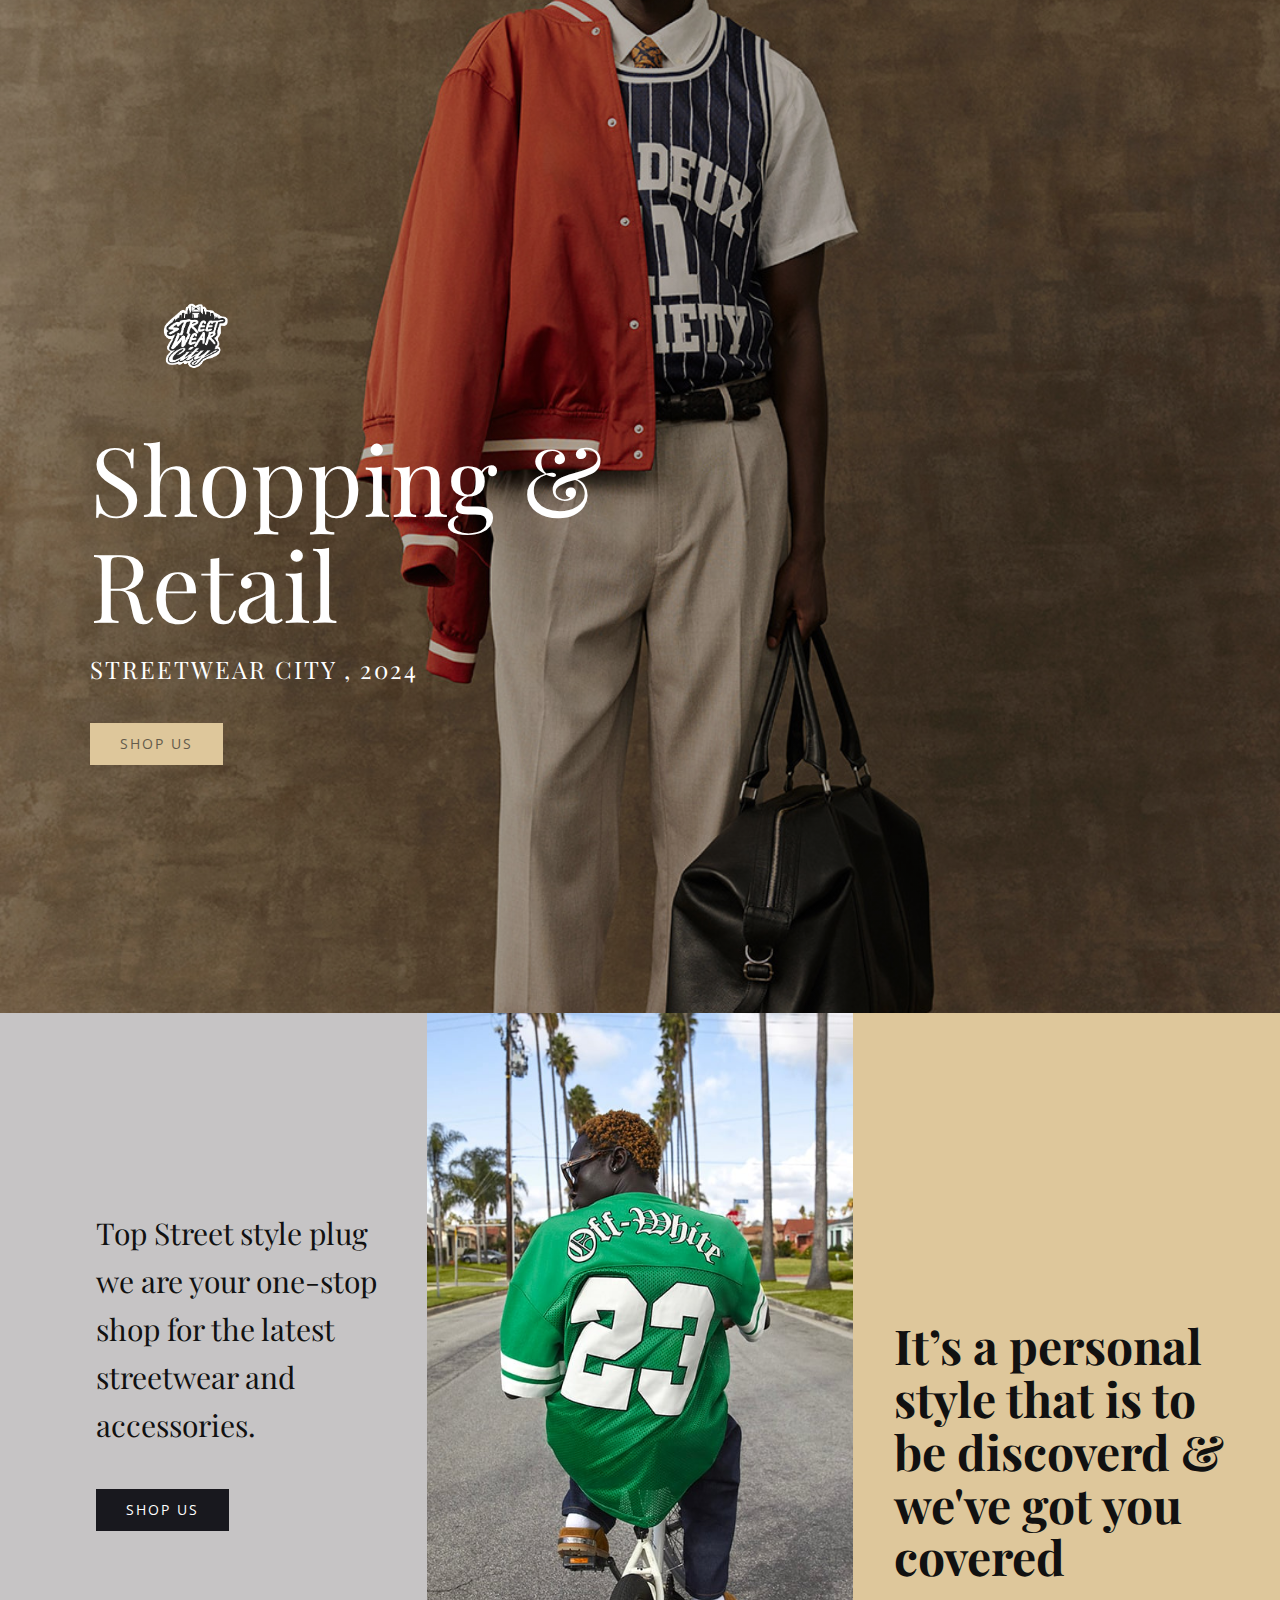
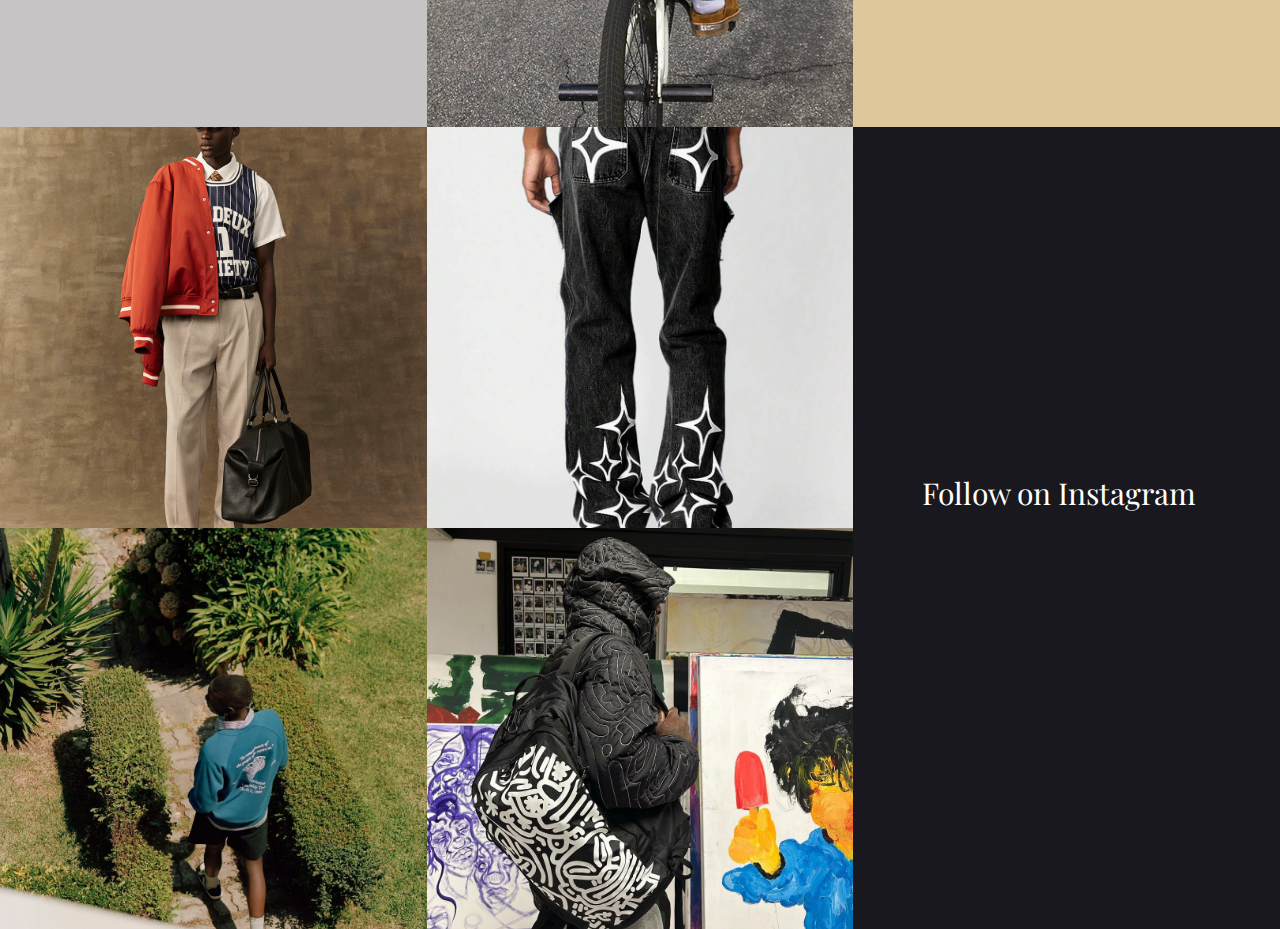
==== index.html @ cb1fbdff "Add files via upload" ====
<!DOCTYPE html>
<html style="font-size: 16px;" lang="en"><head>
    <meta name="viewport" content="width=device-width, initial-scale=1.0">
    <meta charset="utf-8">
    <meta name="keywords" content=" Abuja streetwear
    Nigerian streetwear
    Streetwear Abuja
    Abuja fashion
    Abuja clothing
    Abuja retail
    Abuja shopping
    Abuja online shopping
    Streetwear Abuja
    Sustainable African fashion
Luxury African streetwear
Affordable African clothing
Plus-size African fashion
African streetwear brands
    Accessories Abuja
    Online shopping Abuja
    Nationwide shipping Nigeria
    Abuja fashion store
    Urban fashion Abuja
Trendy clothing Abuja
Affordable streetwear Abuja">
    <meta name="description" content="STREETWEAR CITY is your one-stop shop for the latest and hottest streetwear and accessories. We're your plug for everything from fresh kicks to dope hats, and everything in between. Whether you're looking to cop the newest drop or source unique pieces, we've got you covered.">
    <title>STREETWEAR CITY </title>
    <link rel="shortcut icon" href="logo.png" type="image/x-icon">
    <link rel="stylesheet" href="nicepage.css" media="screen">
<link rel="stylesheet" href="index.css" media="screen">
    <script class="u-script" type="text/javascript" src="jquery-1.9.1.min.js" defer=""></script>
    <script class="u-script" type="text/javascript" src="nicepage.js" defer=""></script>
    <meta name="generator" content="Nicepage 6.14.5, nicepage.com">
    <meta name="referrer" content="origin">
    <link id="u-theme-google-font" rel="stylesheet" href="https://fonts.googleapis.com/css?family=Roboto:100,100i,300,300i,400,400i,500,500i,700,700i,900,900i|Open+Sans:300,300i,400,400i,500,500i,600,600i,700,700i,800,800i">
    <link id="u-page-google-font" rel="stylesheet" href="https://fonts.googleapis.com/css?family=Playfair+Display:400,400i,500,500i,600,600i,700,700i,800,800i,900,900i|Montserrat:100,100i,200,200i,300,300i,400,400i,500,500i,600,600i,700,700i,800,800i,900,900i|PT+Sans:400,400i,700,700i|Oswald:200,300,400,500,600,700|Ubuntu:300,300i,400,400i,500,500i,700,700i">
    
    
    
    
    
    
    
    
    
    
    
    
    
    
    
    
    
    
    <script type="application/ld+json">{
		"@context": "http://schema.org",
		"@type": "Organization",
		"name": "",
		"url": "/"
}</script>
    <meta name="theme-color" content="#dec79b">
    <meta property="og:title" content="Home">
    <meta property="og:type" content="website">
    <link rel="canonical" href="/">
  <meta data-intl-tel-input-cdn-path="intlTelInput/"></head>
  <body data-home-page="" data-home-page-title="Home" data-path-to-root="./" data-include-products="false" class="u-body u-xl-mode" data-lang="en"> 
    <section class="u-clearfix u-image u-shading u-section-1" id="sec-4d8b">
      <div class="u-clearfix u-sheet u-sheet-1">
        <div class="u-container-style u-group u-group-1">
          <div class="u-container-layout u-container-layout-1">
            <img style="height: 4cm;" src="logo.png" alt="" class="u-image u-image-contain u-image-default u-image-1" data-image-width="644" data-image-height="204">
            <h1 class="u-custom-font u-font-playfair-display u-text u-title u-text-1">Shopping & Retail</h1>
            <h2 class="u-subtitle u-text u-text-2">STREETWEAR CITY , 2024</h2>
            <a href="SHOP.HTML" class="u-btn u-button-style u-btn-1">Shop Us </a>
          </div>
        </div>
      </div>
    </section>
    <section class="u-clearfix u-section-2" id="sec-62b0">
      <div class="u-clearfix u-expanded-width u-layout-wrap u-layout-wrap-1">
        <div class="u-layout">
          <div class="u-layout-row">
            <div class="u-container-style u-layout-cell u-left-cell u-palette-3-base u-size-20 u-layout-cell-1">
              <div class="u-container-layout u-valign-bottom-lg u-valign-bottom-md u-valign-middle-xl u-container-layout-1">
                <h3 class="u-text u-text-1">Top Street style plug we are  your  one-stop shop for the latest streetwear and accessories.  </h3>
                <a href="#" class="u-btn u-button-style u-palette-2-base u-btn-1">Shop Us </a>
              </div>
            </div>
            <div class="u-container-style u-image u-layout-cell u-size-20 u-image-1">
              <div class="u-container-layout"></div>
            </div>
            <div class="u-container-style u-layout-cell u-palette-1-base u-right-cell u-size-20 u-layout-cell-3">
              <div class="u-container-layout u-valign-middle-sm u-container-layout-3">
                <h2 class="u-text u-text-2">It’s a personal style that is to be discoverd & we've got you covered</h2>
              </div>
            </div>
          </div>
        </div>
      </div>
    </section>
    <section class="u-clearfix u-section-3" id="sec-4c53">
      <div class="u-clearfix u-expanded-width u-layout-wrap u-layout-wrap-1">
        <div class="u-layout">
          <div class="u-layout-row">
            <div class="u-size-40 u-size-60-md">
              <div class="u-layout-col">
                <div class="u-size-30">
                  <div class="u-layout-row">
                    <div class="u-container-style u-image u-layout-cell u-right-cell u-size-30 u-image-1">
                      <div class="u-container-layout"></div>
                    </div>
                    <div class="u-container-style u-image u-layout-cell u-size-30 u-image-2">
                      <div class="u-container-layout"></div>
                    </div>
                  </div>
                </div>
                <div class="u-size-30">
                  <div class="u-layout-row">
                    <div class="u-container-style u-image u-layout-cell u-right-cell u-size-30 u-image-3">
                      <div class="u-container-layout"></div>
                    </div>
                    <div class="u-container-style u-image u-layout-cell u-size-30 u-image-4">
                      <div class="u-container-layout"></div>
                    </div>
                  </div>
                </div>
              </div>
            </div>
            <div class="u-size-20 u-size-60-md">
              <div class="u-layout-col">
                <div class="u-align-right u-container-style u-layout-cell u-left-cell u-palette-2-base u-size-60 u-layout-cell-5">
                  <div class="u-container-layout u-valign-middle-md u-valign-middle-sm u-valign-middle-xl u-container-layout-5">
                    <h3 class="u-text u-text-1">
                      <a href="https://www.instagram.com/streetwear.city_/" target="_blank">Follow  on Instagram</a>
                    </h3>
                    <div class="u-social-icons u-spacing-10 u-social-icons-1">
                      
                    </div>
                  </div>
                </div>
              </div>
            </div>
          </div>
        </div>
      </div>
    </section>
    
    </section><style>.u-dialog-section-18 .u-dialog-1 {
  width: 570px;
  min-height: 578px;
  height: auto;
  box-shadow: 0px 0px 8px 0px rgba(0,0,0,0.2);
  margin: 60px auto;
}

.u-dialog-section-18 .u-container-layout-1 {
  padding: 34px 35px;
}

.u-dialog-section-18 .u-text-1 {
  font-weight: 700;
  margin: 0 165px 0 0;
}

.u-dialog-section-18 .u-products-1 {
  margin-top: 30px;
  margin-bottom: 0;
}

.u-dialog-section-18 .u-repeater-1 {
  grid-template-columns: 100%;
  min-height: 206px;
  grid-gap: 10px;
}

.u-dialog-section-18 .u-container-layout-2 {
  padding: 0 0 30px;
}

.u-dialog-section-18 .u-text-2 {
  background-image: none;
  margin: 0;
}

.u-dialog-section-18 .u-text-3 {
  font-size: 0.875rem;
  margin: 20px 0 0;
}

.u-dialog-section-18 .u-product-quantity-1 {
  width: 125px;
  margin: 30px auto 0 0;
}

.u-dialog-section-18 .u-product-price-1 {
  margin: -34px 0 0 auto;
}

.u-dialog-section-18 .u-payment-services-1 {
  min-height: 250px;
  min-width: 50px;
  margin: 0;
}

.u-dialog-section-18 .u-container-layout-3 {
  padding: 20px 0 0;
}

.u-dialog-section-18 .u-container-layout-4 {
  padding: 20px 0 0;
}

.u-dialog-section-18 .u-btn-1 {
  width: 100%;
  margin: 0 auto;
}

.u-dialog-section-18 .u-icon-1 {
  width: 20px;
  height: 20px;
  left: auto;
  top: 36px;
  position: absolute;
  right: 35px;
  padding: 0;
}

@media (max-width: 1199px) {
  .u-dialog-section-18 .u-text-1 {
    margin-right: 165px;
  }

  .u-dialog-section-18 .u-payment-services-1 {
    margin-right: initial;
    margin-left: initial;
  }
}

@media (max-width: 991px) {
  .u-dialog-section-18 .u-container-layout-1 {
    padding: 30px;
  }

  .u-dialog-section-18 .u-container-layout-3 {
    padding-bottom: 0;
    padding-left: 0;
    padding-right: 0;
  }

  .u-dialog-section-18 .u-container-layout-4 {
    padding-bottom: 0;
    padding-left: 0;
    padding-right: 0;
  }

  .u-dialog-section-18 .u-icon-1 {
    top: 32px;
    right: 30px;
  }
}

@media (max-width: 767px) {
  .u-dialog-section-18 .u-dialog-1 {
    width: 540px;
  }
}

@media (max-width: 575px) {
  .u-dialog-section-18 .u-dialog-1 {
    width: 340px;
  }

  .u-dialog-section-18 .u-container-layout-1 {
    padding-left: 20px;
    padding-right: 20px;
  }

  .u-dialog-section-18 .u-text-1 {
    margin-right: 5px;
  }

  .u-dialog-section-18 .u-icon-1 {
    right: 20px;
  }
}</style>
</body></html>
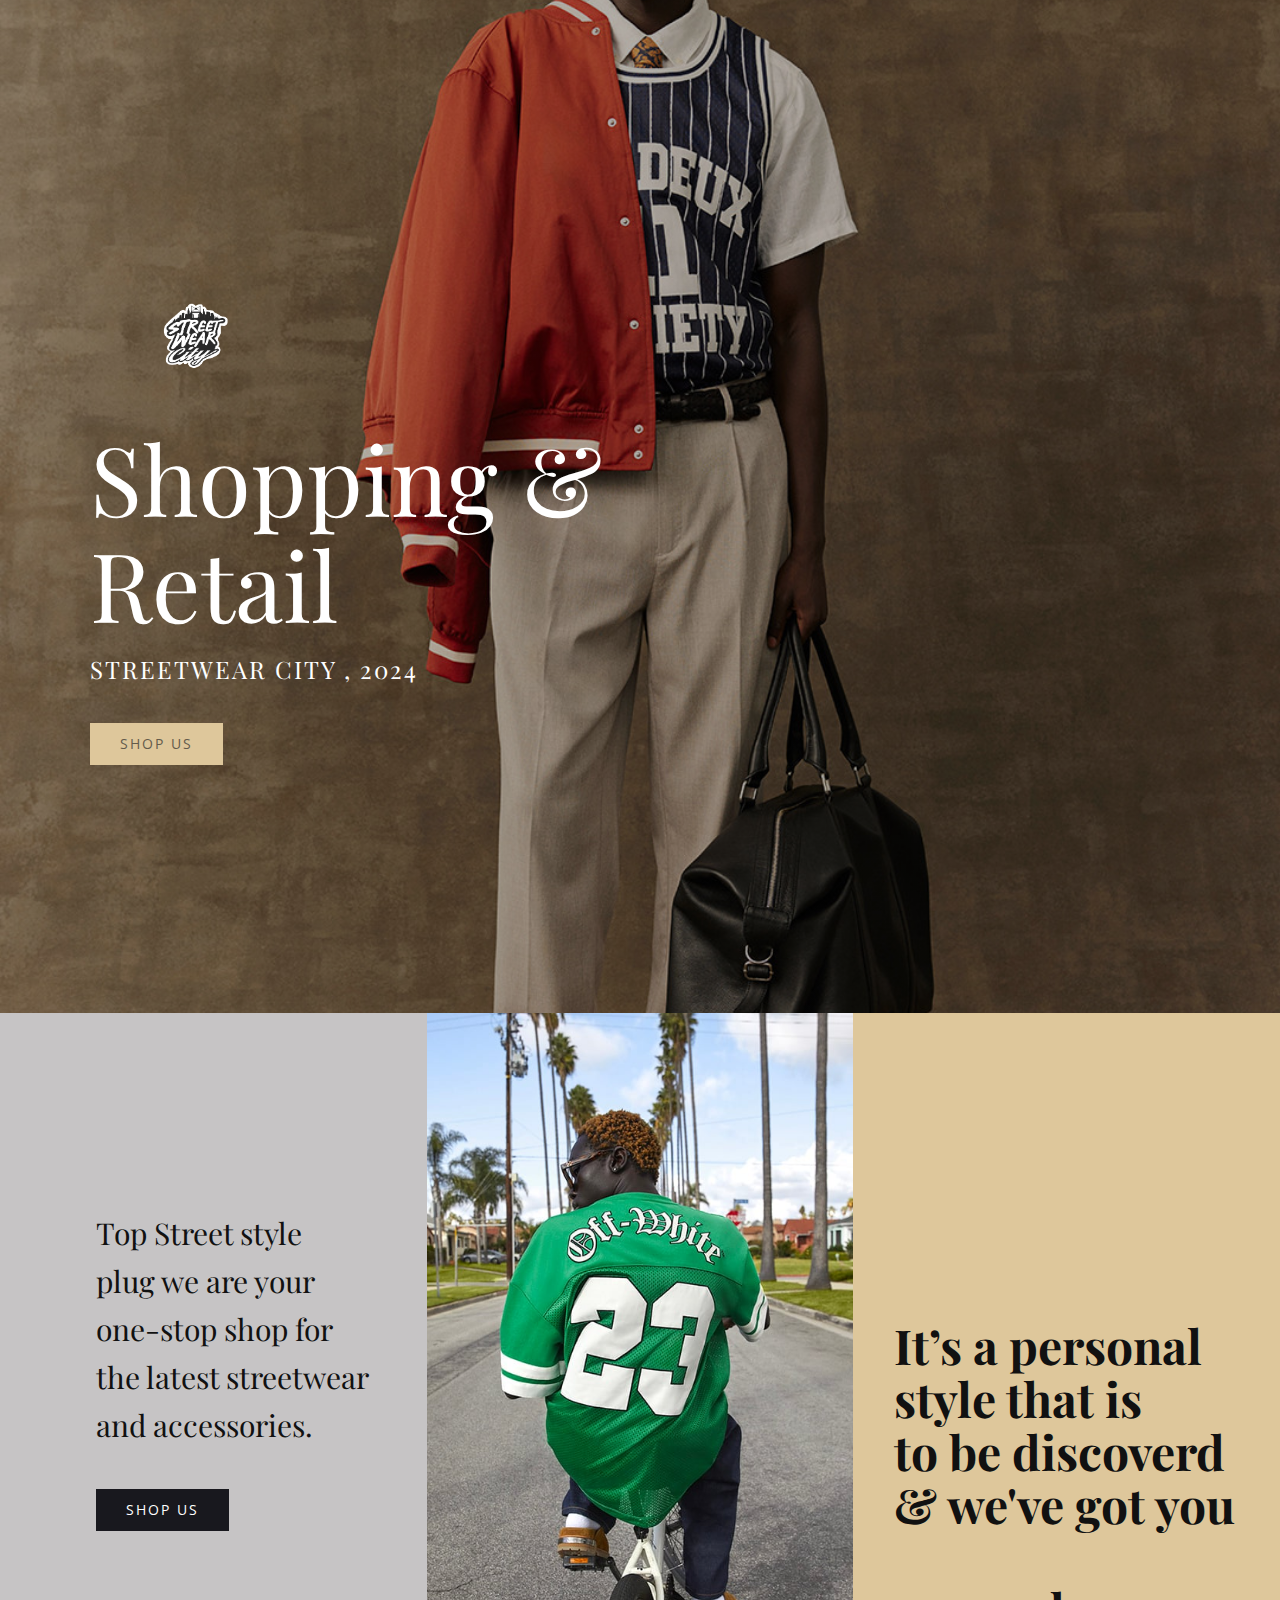
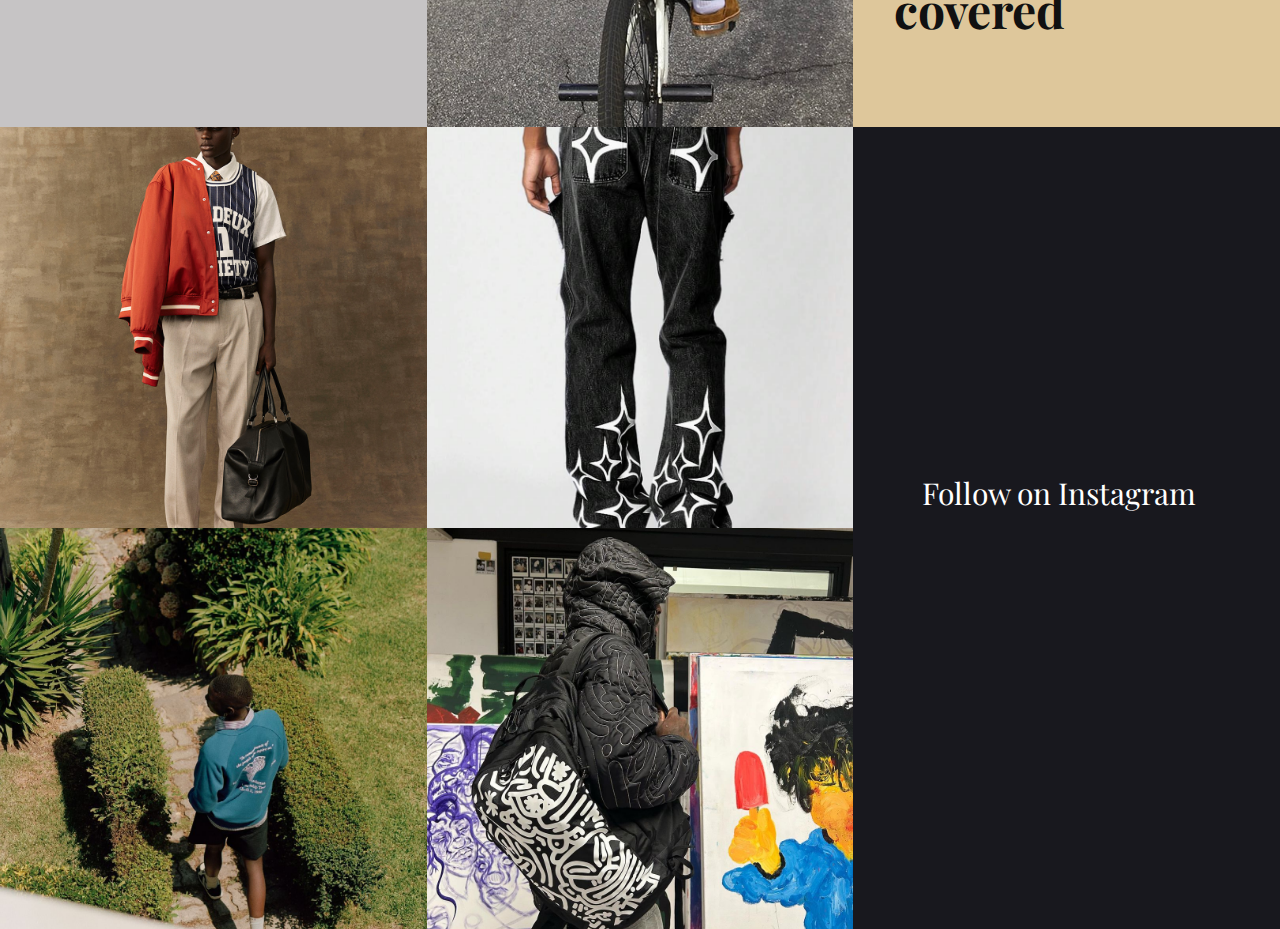
==== commit 746dc1b6: "Update index.html" ====
--- a/index.html
+++ b/index.html
@@ -71,7 +71,7 @@
             <img style="height: 4cm;" src="logo.png" alt="" class="u-image u-image-contain u-image-default u-image-1" data-image-width="644" data-image-height="204">
             <h1 class="u-custom-font u-font-playfair-display u-text u-title u-text-1">Shopping & Retail</h1>
             <h2 class="u-subtitle u-text u-text-2">STREETWEAR CITY , 2024</h2>
-            <a href="SHOP.HTML" class="u-btn u-button-style u-btn-1">Shop Us </a>
+            <a href="https://paystack.shop/street-wear-city" class="u-btn u-button-style u-btn-1">Shop Us </a>
           </div>
         </div>
       </div>
@@ -82,8 +82,8 @@
           <div class="u-layout-row">
             <div class="u-container-style u-layout-cell u-left-cell u-palette-3-base u-size-20 u-layout-cell-1">
               <div class="u-container-layout u-valign-bottom-lg u-valign-bottom-md u-valign-middle-xl u-container-layout-1">
-                <h3 class="u-text u-text-1">Top Street style plug we are  your  one-stop shop for the latest streetwear and accessories.  </h3>
-                <a href="#" class="u-btn u-button-style u-palette-2-base u-btn-1">Shop Us </a>
+                <h3 class="u-text u-text-1">Top Street style <BR>  plug we are  your <BR>  one-stop shop for<BR>  the latest streetwear <BR> and accessories.  </h3>
+                <a href="https://paystack.shop/street-wear-city " class="u-btn u-button-style u-palette-2-base u-btn-1">Shop Us </a>
               </div>
             </div>
             <div class="u-container-style u-image u-layout-cell u-size-20 u-image-1">
@@ -91,7 +91,7 @@
             </div>
             <div class="u-container-style u-layout-cell u-palette-1-base u-right-cell u-size-20 u-layout-cell-3">
               <div class="u-container-layout u-valign-middle-sm u-container-layout-3">
-                <h2 class="u-text u-text-2">It’s a personal style that is to be discoverd & we've got you covered</h2>
+                <h2 class="u-text u-text-2">It’s a personal style that is<BR> to be discoverd & we've got you <BR> </BR>covered</h2>
               </div>
             </div>
           </div>
@@ -283,4 +283,4 @@
     right: 20px;
   }
 }</style>
-</body></html>+</body></html>
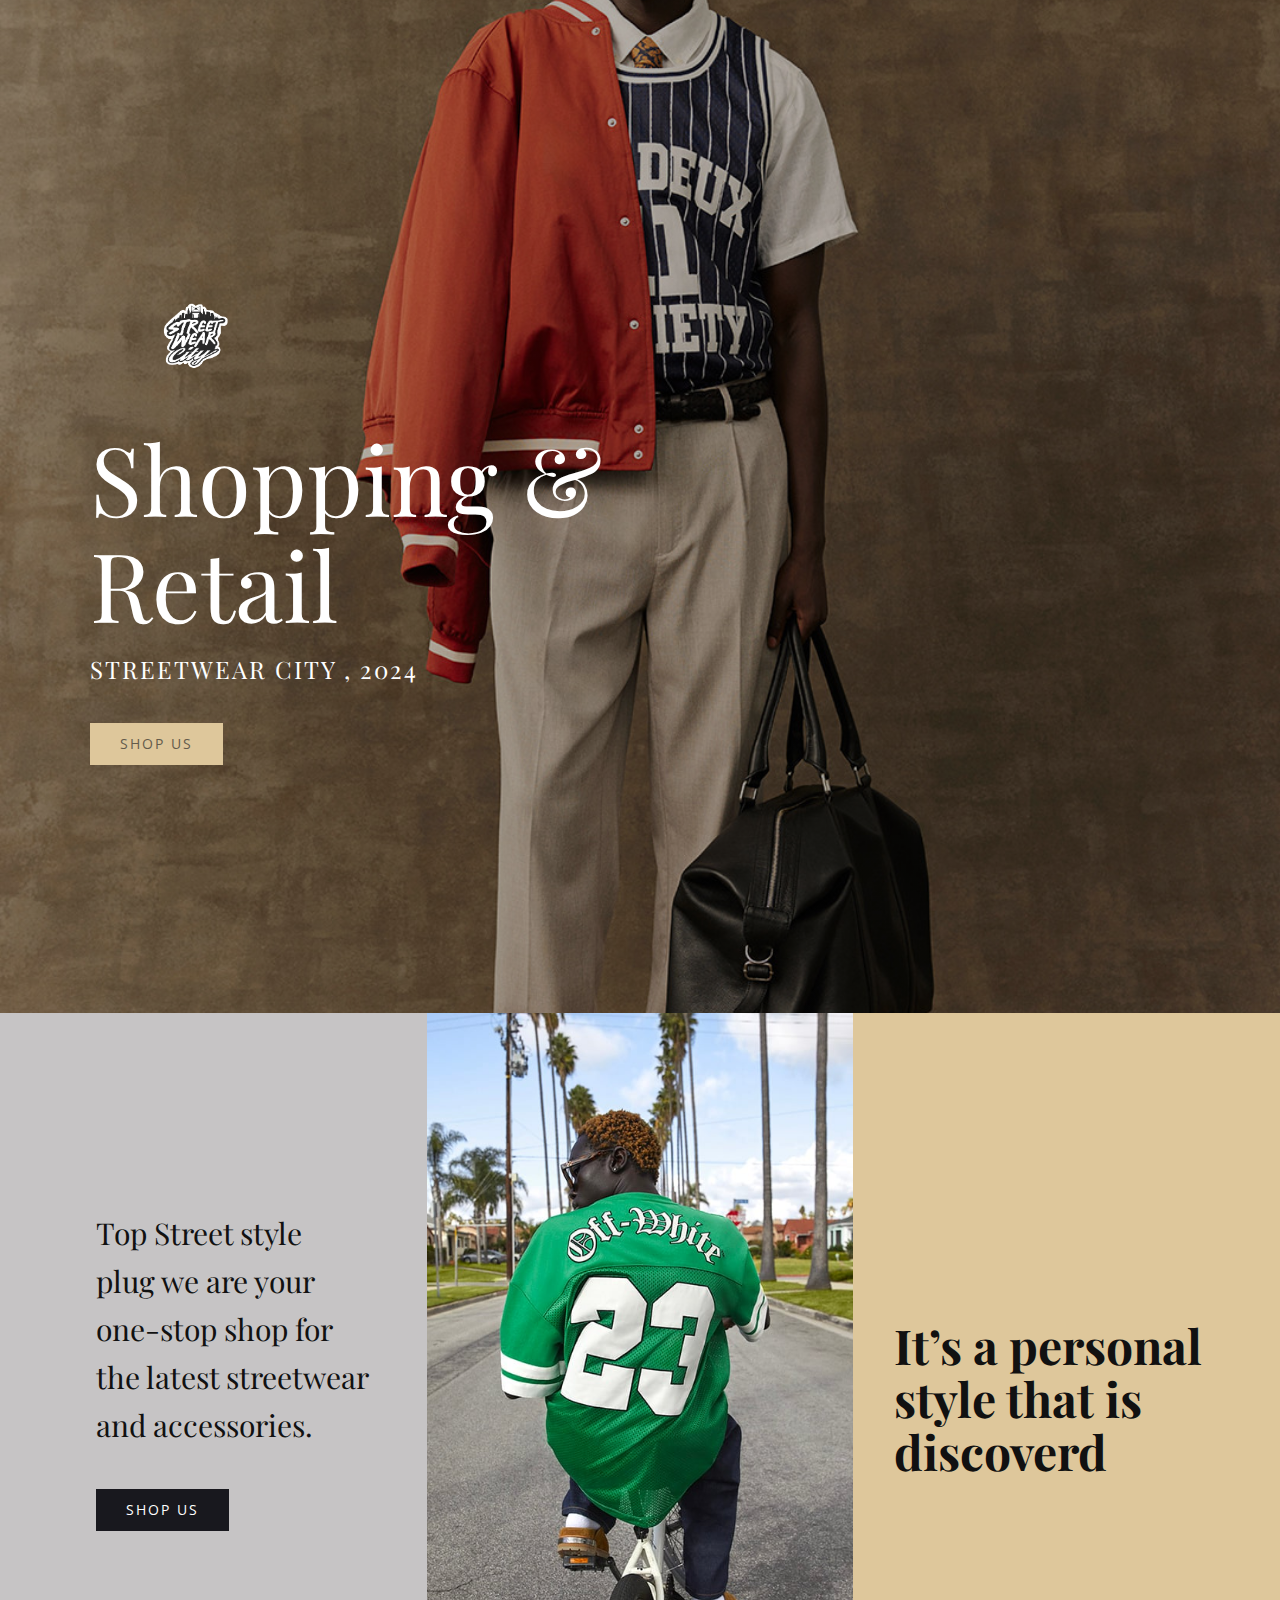
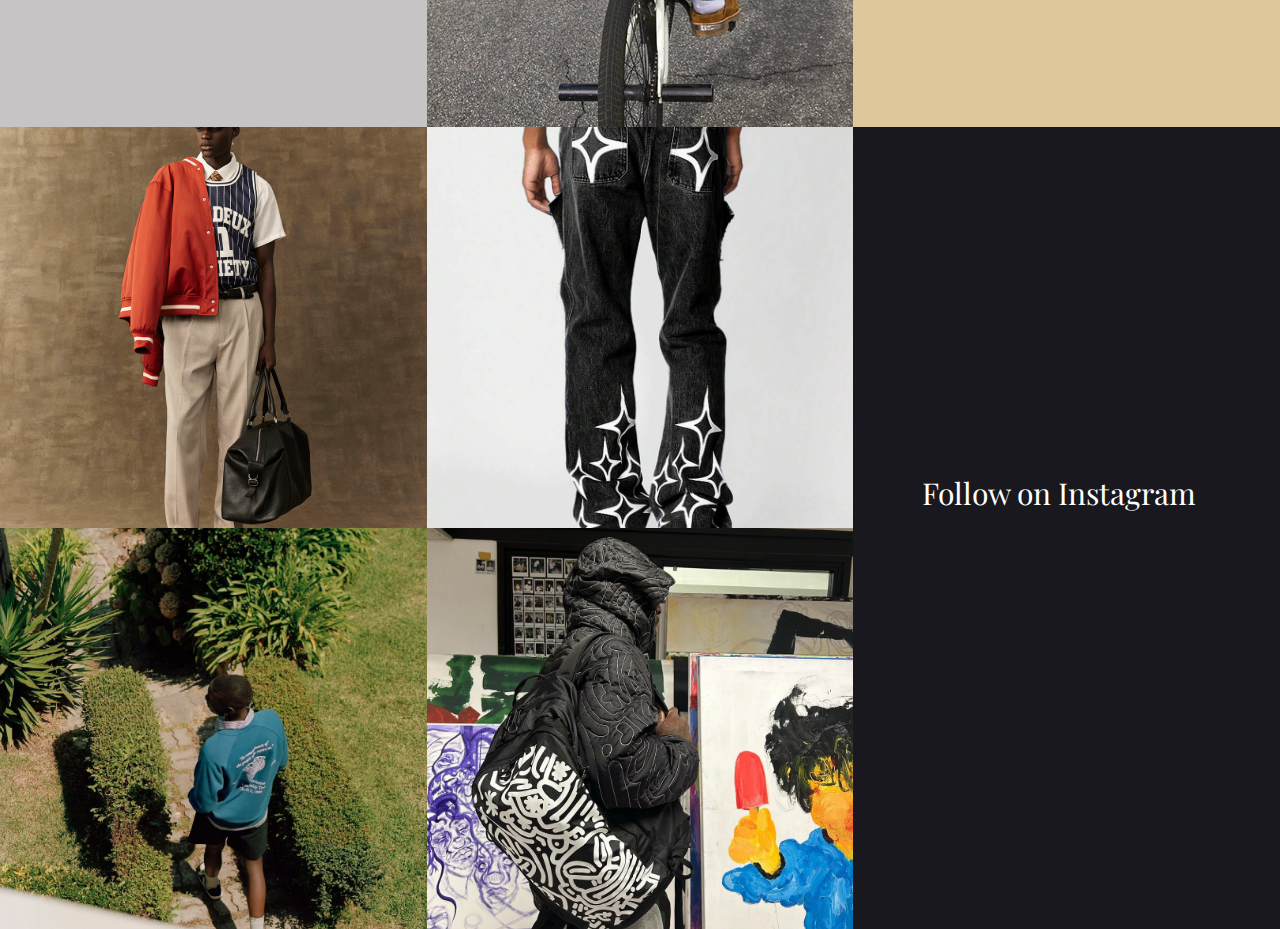
==== commit c02a552e: "Update index.html" ====
--- a/index.html
+++ b/index.html
@@ -91,7 +91,7 @@
             </div>
             <div class="u-container-style u-layout-cell u-palette-1-base u-right-cell u-size-20 u-layout-cell-3">
               <div class="u-container-layout u-valign-middle-sm u-container-layout-3">
-                <h2 class="u-text u-text-2">It’s a personal style that is<BR> to be discoverd & we've got you <BR> </BR>covered</h2>
+                <h2 class="u-text u-text-2">It’s a personal style that is<BR>  discoverd </h2>
               </div>
             </div>
           </div>
